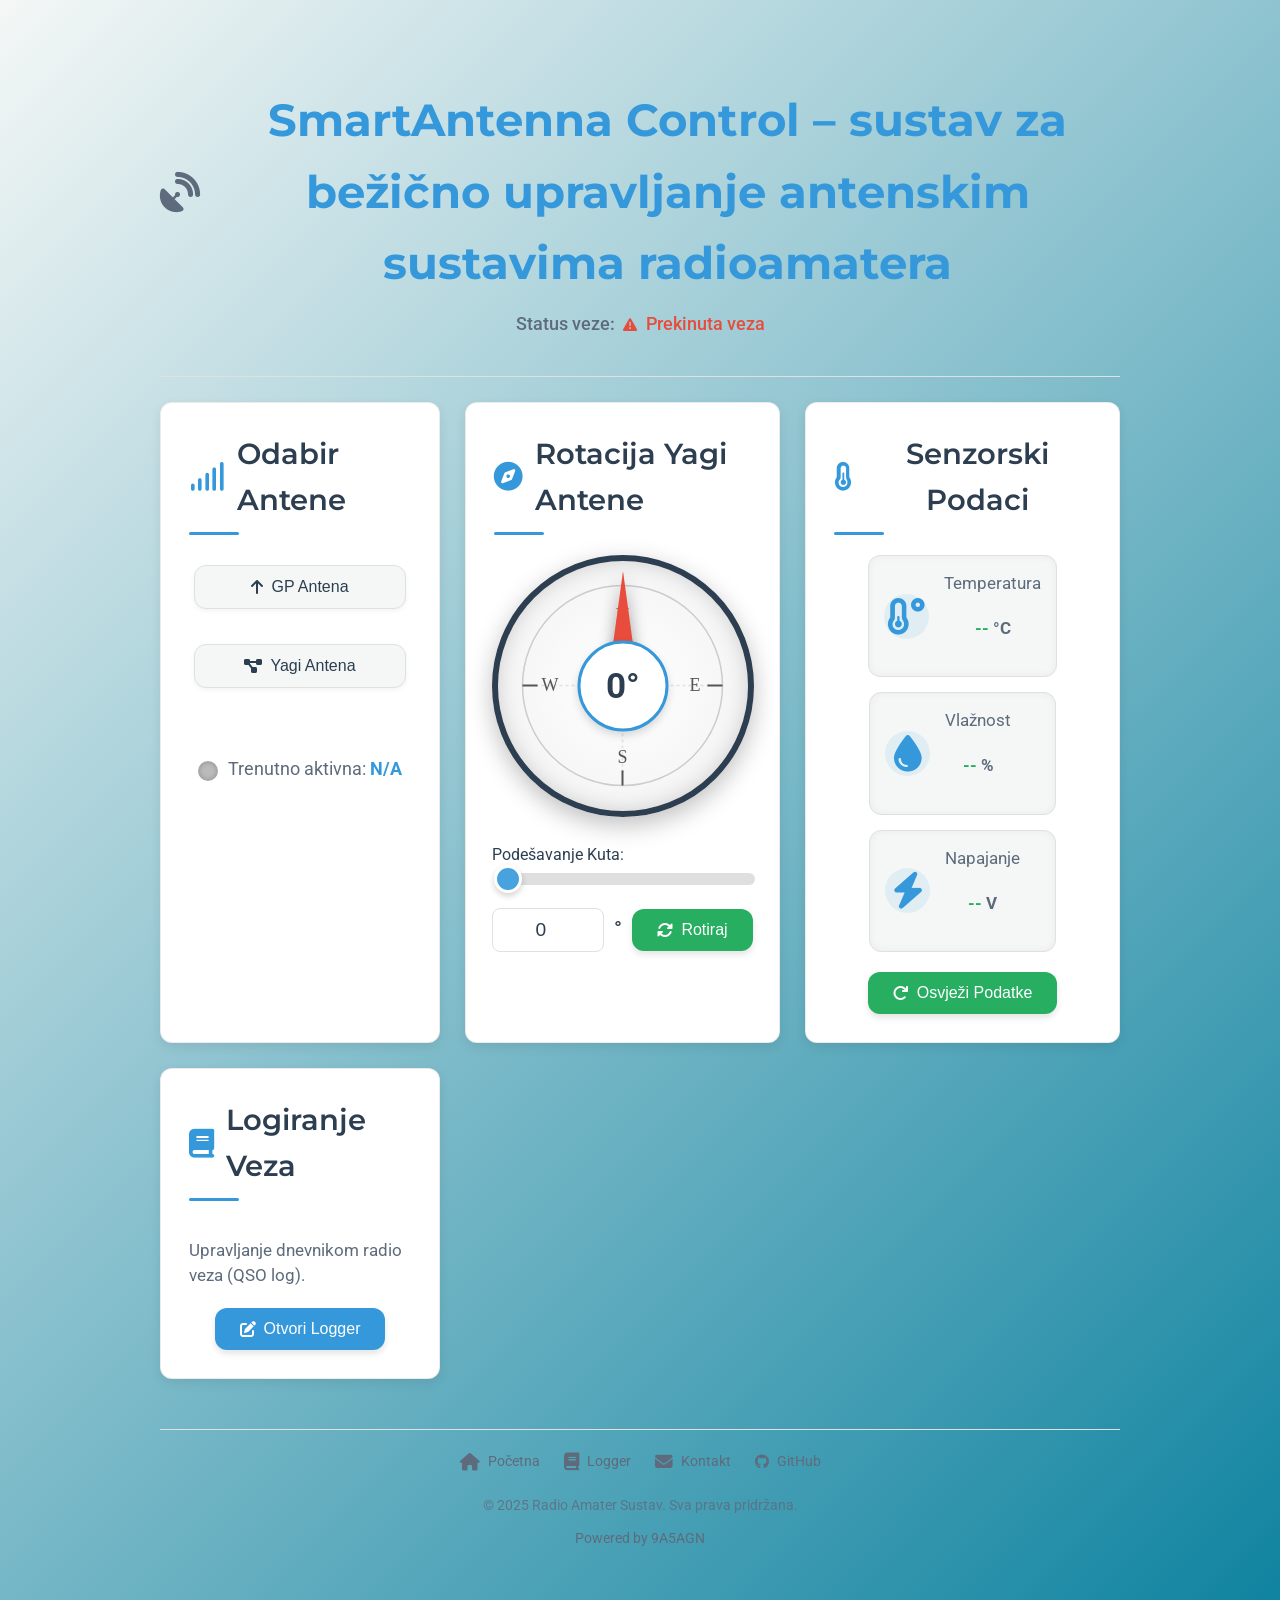
==== data/index.html @ a636facb "Initial commit - SmartAntenna Control" ====
<!DOCTYPE html>
<html lang="hr">
<head>
    <meta charset="UTF-8">
    <title>SmartAntenna Control – sustav za bežično upravljanje antenskim sustavima radioamatera</title>
    <meta name="viewport" content="width=device-width, initial-scale=1">
    <meta name="description" content="Kontrolno sučelje za antenski sustav s koračnim motorom i logiranjem veza.">
    
    <link rel="stylesheet" href="https://fonts.googleapis.com/css2?family=Roboto:wght@300;400;500;700&family=Montserrat:wght@600&display=swap">
    <link rel="stylesheet" href="https://cdnjs.cloudflare.com/ajax/libs/font-awesome/6.4.0/css/all.min.css">

    <link rel="stylesheet" href="common.css"> 
    <link rel="stylesheet" href="index.css"> 
    <link rel="icon" href="favicon.ico" type="image/x-icon">
</head>
<body>
    <div class="container">
        <header>
            <h1><i class="fas fa-satellite-dish"></i> SmartAntenna Control – sustav za bežično upravljanje antenskim sustavima radioamatera</h1>
            <p class="current-time">Status veze: <span id="connectionStatus" class="status-connecting"><i class="fas fa-circle-notch fa-spin"></i> Povezivanje...</span></p>
        </header>

        <main>
            <section class="card" aria-labelledby="antennaControlHeading">
                <h2 id="antennaControlHeading"><i class="fas fa-signal"></i> Odabir Antene</h2>
                <div class="antenna-selector">
                    <button class="button btn-antenna" id="gpBtn" onclick="setAntenna('GP')">
                        <i class="fas fa-arrow-up"></i> GP Antena
                    </button>
                    <button class="button btn-antenna" id="yagiBtn" onclick="setAntenna('Yagi')">
                        <i class="fas fa-project-diagram"></i> Yagi Antena
                    </button>
                </div>
                <div class="status-indicator">
                    <div class="led" id="antennaLed"></div>
                    <p>Trenutno aktivna: <span id="antennaStatus" class="highlight-text">N/A</span></p>
                </div>
            </section>

            <section class="card" aria-labelledby="rotationControlHeading">
                <h2 id="rotationControlHeading"><i class="fas fa-compass"></i> Rotacija Yagi Antene</h2>
                <div class="compass-container">
                    <div class="compass" aria-hidden="true">
                        <div class="compass-rose"></div> 
                        <div class="compass-arrow" id="compassArrow" style="transform: rotate(0deg);"></div>
                        <div class="compass-degree" id="compassDegree">0°</div>
                    </div>
                    <div class="compass-controls">
                        <label for="angleSlider">Podešavanje Kuta:</label>
                        <input type="range" min="0" max="359" value="0" class="slider" id="angleSlider" 
                               oninput="updateAngleDisplay(this.value)"
                               onmouseup="setAngle(this.value)" 
                               ontouchend="setAngle(this.value)"
                               aria-valuemin="0" aria-valuemax="359" aria-valuenow="0">
                        <div class="angle-input">
                            <input type="number" id="angleInput" min="0" max="359" value="0">
                            <span>°</span>
                            <button id="rotateBtn" class="button secondary" onclick="sendAngleFromInput()">
                                <i class="fas fa-sync-alt"></i> Rotiraj
                            </button>
                        </div>
                    </div>
                </div>
                
                <!-- <button class="button tertiary" onclick="calibrateServo()" title="Postavlja trenutnu fizičku poziciju kao 0° (Sjever)">
                    <span class="icon">📍</span> Postavi trenutno kao 0° (Sjever)
                </button> -->
            </section>

            <section class="card sensor-data" aria-labelledby="sensorDataHeading">
                <h2 id="sensorDataHeading"><i class="fas fa-thermometer-half"></i> Senzorski Podaci</h2>
                <div class="sensor-grid">
                    <div class="sensor-item">
                        <span class="sensor-icon"><i class="fas fa-temperature-low"></i></span>
                        <div>
                            <p class="sensor-label">Temperatura</p>
                            <p class="sensor-value"><span id="temperature">--</span> °C</p>
                        </div>
                    </div>
                    <div class="sensor-item">
                        <span class="sensor-icon"><i class="fas fa-tint"></i></span>
                        <div>
                            <p class="sensor-label">Vlažnost</p>
                            <p class="sensor-value"><span id="humidity">--</span> %</p>
                        </div>
                    </div>
                    <div class="sensor-item">
                        <span class="sensor-icon"><i class="fas fa-bolt"></i></span>
                        <div>
                            <p class="sensor-label">Napajanje</p>
                            <p class="sensor-value"><span id="voltage">--</span> V</p>
                        </div>
                    </div>
                </div>
                <button class="button secondary" onclick="getSensorReadings()">
                    <i class="fas fa-redo"></i> Osvježi Podatke
                </button>
            </section>
            
            <section class="card" aria-labelledby="loggerHeading">
                <h2 id="loggerHeading"><i class="fas fa-book"></i> Logiranje Veza</h2>
                <p>Upravljanje dnevnikom radio veza (QSO log).</p>
                <button class="button primary" onclick="location.href='logger.html'">
                    <i class="fas fa-edit"></i> Otvori Logger
                </button>
            </section>
        </main>

        <footer>
            <div class="footer-content">
                <div class="footer-links">
                    <a href="index.html"><i class="fas fa-home"></i> Početna</a>
                    <a href="logger.html"><i class="fas fa-book"></i> Logger</a>
                    <a href="mailto:supljikamarin1@gmail.com"><i class="fas fa-envelope"></i> Kontakt</a>
                    <a href="https://github.com/MaNir007" target="_blank"><i class="fab fa-github"></i> GitHub</a>
                </div>
                <p class="copyright">&copy; 2025 Radio Amater Sustav. Sva prava pridržana.</p>
                <p>Powered by <a href="http://marinsupljika.from.hr/" target="_blank">9A5AGN</a></p>
            </div>
        </footer>
    </div>

    <script src="common.js"></script>
    <script src="index.js"></script>
</body>
</html>
---- data/common.css ----
/* common.css - Globalni stilovi i varijable za cijelu aplikaciju */

/* Uvoz Google Fonts */
@import url('https://fonts.googleapis.com/css2?family=Montserrat:wght@600;700&family=Roboto:wght@300;400;500;700&display=swap');

/* Osnovne varijable za boje i razmake */
:root {
    --primary-color: #3498db; /* Svijetlo plava */
    --primary-color-rgb: 52, 152, 219; /* RGB za primarnu boju (za rgba sjene) */
    --secondary-color: #27ae60; /* Tamno zelena (prethodno je bila #422ecc - plava, promijenjeno da se slaže s common.css logikom) */
    --tertiary-color: #e74c3c; /* Crvena (upozorenje/greška) */
    --tertiary-color-rgb: 231, 76, 60; /* RGB za tercijarnu boju */
    --warning-color: #f39c12; /* Narančasta (upozorenje/povezivanje) */
    --background-light: #f4f7f6; /* Vrlo svijetla pozadina */
    --background-dark: #0f83a0; /* Nešto tamnija pozadina */
    --card-background: #ffffff; /* Bijela pozadina kartica */
    --text-color-dark: #2c3e50; /* Tamno siva za glavni tekst */
    --text-color-light: #5e6b7c; /* Svijetlija siva za sporedni tekst */
    --border-color: #e0e0e0; /* Svijetlo siva za obrube */
    --shadow-light: 0 4px 12px rgba(0, 0, 0, 0.08); /* Lagana sjena */
    --shadow-hover: 0 8px 20px rgba(0, 0, 0, 0.15); /* Jača sjena za hover */
    --border-radius: 12px; /* Zaobljeni kutovi */
    --border-radius-small: 8px; /* Manji zaobljeni kutovi */
    --input-focus-border: var(--primary-color); /* Boja obruba inputa pri fokusu */

    /* Dodatne varijable za poruke */
    --success-color: #28a745;
    --success-color-light: #d4edda;
    --success-color-dark: #155724;
    --error-color: #dc3545;
    --error-color-light: #f8d7da;
    --error-color-dark: #721c24;
    --info-color: #17a2b8;
    --info-color-light: #d1ecf1;
    --info-color-dark: #0c5460;
    --warning-color-light: #fff3cd;
    --warning-color-dark: #856404;

    /* RGB vrijednosti za sjene (ako se koriste u rgba) */
    --secondary-color-rgb: 39, 174, 96; /* RGB za secondary-color (zelena) */
}

/* Globalna stilizacija */
body {
    font-family: 'Roboto', sans-serif;
    margin: 0;
    padding: 0;
    background: linear-gradient(135deg, var(--background-light), var(--background-dark));
    color: var(--text-color-dark);
    line-height: 1.6;
    display: flex;
    justify-content: center;
    align-items: flex-start; /* Poravnaj na vrh */
    min-height: 100vh;
    box-sizing: border-box; /* Padding i border uključeni u veličinu */
    -webkit-font-smoothing: antialiased; /* Bolji prikaz fonta */
    -moz-osx-font-smoothing: grayscale;
}

/* Kontejner za cijelu stranicu */
.container {
    width: 100%;
    max-width: 960px;
    margin: 30px auto;
    padding: 25px;
    background-color: transparent; /* Pozadina kontejnera je transparentna da se vidi body gradient */
    border-radius: var(--border-radius);
    display: flex;
    flex-direction: column;
    gap: 25px; /* Razmak između sekcija */
}

/* Header stilizacija */
header {
    text-align: center;
    padding-bottom: 20px;
    border-bottom: 1px solid var(--border-color);
}

header h1 {
    font-family: 'Montserrat', sans-serif;
    font-size: 2.8em;
    color: var(--primary-color);
    margin-bottom: 10px;
    display: flex;
    align-items: center;
    justify-content: center;
    gap: 15px;
    font-weight: 700;
}

header h1 .fas {
    font-size: 0.9em;
    color: var(--text-color-light);
}

.current-time, .current-location {
    font-size: 1.1em;
    color: var(--text-color-light);
    font-weight: 500;
    margin-top: 5px;
    display: flex;
    align-items: center;
    justify-content: center;
    gap: 8px;
}

.current-time .icon, .current-location .icon {
    font-size: 0.9em;
    color: var(--primary-color);
}

/* Status veze LED */
.connection-status-wrapper {
    margin-top: 15px;
    font-weight: 500;
    display: flex;
    align-items: center;
    justify-content: center;
    gap: 8px;
    font-size: 1em;
}
/* Promijenjeno na općenitije klase za status indikaciju */
.status-connected { color: var(--secondary-color); }
.status-disconnected { color: var(--tertiary-color); }
.status-connecting { color: var(--warning-color); } /* Narančasta */

.status-connected .fas, .status-disconnected .fas, .status-connecting .fas {
    margin-right: 5px;
    font-size: 0.8em;
}

/* Kartice - vizualni odjeljci */
.card {
    background-color: var(--card-background);
    border-radius: var(--border-radius);
    box-shadow: var(--shadow-light);
    padding: 28px;
    display: flex;
    flex-direction: column;
    transition: all 0.3s ease;
    border: 1px solid rgba(0, 0, 0, 0.08);
    position: relative;
    overflow: hidden;
}

.card:hover {
    transform: translateY(-5px);
    box-shadow: var(--shadow-hover);
    border-color: rgba(var(--primary-color-rgb), 0.2);
}

.card::after {
    content: '';
    position: absolute;
    top: 0;
    left: 0;
    width: 100%;
    height: 4px;
    background: linear-gradient(90deg, var(--primary-color), var(--secondary-color));
    opacity: 0;
    transition: opacity 0.3s ease;
}

.card:hover::after {
    opacity: 1;
}

.card h2 {
    font-family: 'Montserrat', sans-serif;
    font-size: 1.8em;
    color: var(--text-color-dark);
    margin: 0 0 20px 0;
    display: flex;
    align-items: center;
    gap: 12px;
    font-weight: 600;
    padding-bottom: 12px;
    position: relative;
}

.card h2::after {
    content: '';
    position: absolute;
    bottom: 0;
    left: 0;
    width: 50px;
    height: 3px;
    background: var(--primary-color);
    border-radius: 3px;
    transition: width 0.3s ease;
}

.card:hover h2::after {
    width: 80px;
}

.card h2 .fas {
    color: var(--primary-color);
    transition: transform 0.3s ease;
}

.card:hover h2 .fas {
    transform: scale(1.1);
}

.highlight-text {
    font-weight: 700;
    color: var(--primary-color);
    position: relative;
    display: inline-block;
}

.highlight-text::after {
    content: '';
    position: absolute;
    bottom: -2px;
    left: 0;
    width: 100%;
    height: 2px;
    background: currentColor;
    transform: scaleX(0);
    transform-origin: right;
    transition: transform 0.3s ease;
}

.highlight-text:hover::after {
    transform: scaleX(1);
    transform-origin: left;
}

/* Gumbi - osnovni stil */
.button {
    border: none;
    color: white;
    background-color: aqua;
    padding: 12px 25px;
    text-align: center;
    text-decoration: none;
    display: inline-flex;
    align-items: center;
    justify-content: center;
    gap: 8px;
    font-size: 1em;
    margin: 10px 5px;
    cursor: pointer;
    border-radius: var(--border-radius);
    transition: background-color 0.3s ease, transform 0.2s ease, box-shadow 0.3s ease;
    box-shadow: 0 4px 6px rgba(0, 0, 0, 0.1);
    font-weight: 500;
}

.button:active {
    transform: translateY(1px);
    box-shadow: 0 2px 4px rgba(0, 0, 0, 0.15);
}

.button .icon {
    font-size: 1.2em; /* Povećaj veličinu ikone */
}

/* Varijante gumba */
.button.primary {
    background-color: var(--primary-color);
}
.button.primary:hover {
    background-color: #2980b9;
}

.button.secondary {
    background-color: var(--secondary-color);
}
.button.secondary:hover {
    background-color: #219955; /* Tamnija zelena */
}

.button.tertiary {
    background-color: var(--tertiary-color);
}
.button.tertiary:hover {
    background-color: #c0392b; /* Tamnija crvena */
}

.button.warning {
    background-color: var(--warning-color);
}
.button.warning:hover {
    background-color: #e67e22;
}

/* Footer stilizacija */
footer {
    color: var(--text-color-light); /* Tekst u footeru svjetlije sive */
    text-align: center;
    padding-top: 20px;
    border-top: 1px solid var(--border-color);
    margin-top: 25px;
    font-size: 0.9em;
}

footer p {
    margin: 5px 0;
}

footer a {
    color: var(--text-color-light); /* Linkovi u footeru primarne boje */
    text-decoration: none;
    transition: color 0.3s ease;
}

footer a:hover {
    color: var(--primary-color); /* Hover boja za linkove */
    text-decoration: underline;
}

.footer-content {
    max-width: 1200px;
    margin: 0 auto;
    display: flex;
    flex-direction: column;
    align-items: center;
}

.footer-links {
    display: flex;
    gap: 1.5rem;
    margin-bottom: 1rem;
    flex-wrap: wrap;
    justify-content: center;
}

.footer-links a {
    display: flex;
    align-items: center;
    gap: 0.5rem;
    color: var(--text-color-light); /* Boja linkova */
}

.footer-links a:hover {
    color: var(--primary-color); /* Hover boja linkova */
}

.footer-links .fas {
    font-size: 1.1rem;
}

.copyright {
    opacity: 0.8;
}

/* Dodaj ovo negdje u svoj CSS file, npr. common.css ili index.css */
.geo-status {
    display: flex;
    align-items: center;
    gap: 8px; /* Razmak između LED-a i teksta */
    margin-top: 5px; /* Mali razmak od gornjih vrijednosti */
    font-size: 0.9em;
}

/* Ostatak .led stilova bi već trebao postojati, ali provjeri ih */
.led {
    width: 12px;
    height: 12px;
    border-radius: 50%;
    background-color: var(--color-gray); /* Default boja */
    display: inline-block;
    flex-shrink: 0; /* Ne smanjuje se */
}

.led.green { background-color: var(--color-success); } /* Zelena */
.led.red { background-color: var(--color-error); }     /* Crvena */
.led.yellow { background-color: var(--color-warning); } /* Žuta */

/* --- Global Responsive Adjustments --- */
@media (max-width: 992px) {
    .container {
        padding: 20px;
        gap: 20px;
    }
    header h1 {
        font-size: 2.5em;
        gap: 12px;
    }
    .card {
        padding: 20px 25px;
    }
    .card h2 {
        font-size: 1.6em;
    }
    .button {
        padding: 10px 20px;
        font-size: 0.9em;
        gap: 6px;
    }
}

@media (max-width: 768px) {
    .container {
        margin: 20px auto;
        padding: 15px;
        gap: 15px;
    }
    header h1 {
        font-size: 2.2em;
        gap: 10px;
    }
    .card {
        padding: 20px;
    }
    .card h2 {
        font-size: 1.5rem;
        gap: 8px;
    }
    .button {
        flex: 100%;
        margin: 5px 0;
    }
    .footer-links {
        gap: 1rem;
        margin-bottom: 0.75rem;
    }
    footer {
        padding: 1.5rem 1rem;
    }
}

@media (max-width: 480px) {
    .container {
        margin: 10px auto;
        padding: 10px;
        gap: 10px;
    }
    header h1 {
        font-size: 1.8em;
        flex-direction: column;
        gap: 5px;
    }
    header h1 .fas {
        font-size: 1em;
    }
    .current-time, .current-location {
        font-size: 0.9em;
    }
    .card {
        padding: 15px;
    }
    .card h2 {
        font-size: 1.4em;
    }
    .button {
        padding: 10px 15px;
        font-size: 0.85em;
    }
}
---- data/index.css ----
/* index.css - Stilovi specifični za index.html, nadograđuju common.css */

/* Važno: index.html treba linkati common.css PRIJE index.css */

/* --- Glavni sadržaj - Grid raspored --- */
/* Redefiniramo 'main' da koristi grid i postavlja elemente */
main {
    display: grid;
    /* Definiramo tri stupca: lijevi fiksne širine, srednji i desni fleksibilni */
    grid-template-columns: 280px 1fr 1fr;
    grid-template-rows: auto auto; /* Dva retka: za gornji sadržaj i logger link */
    gap: 25px; /* Razmak između grid elemenata */
    align-items: stretch; /* Promijenjeno iz 'start' u 'stretch' da kartice budu iste visine */
}

/* Postavljanje pojedinih kartica u grid */
.antenna-selector-card {
    grid-column: 1 / 2; /* Prva kartica ide u prvi stupac */
    grid-row: 1 / 2; /* U prvi red */
    min-width: 280px; /* Osiguraj minimalnu širinu za karticu odabira antene */
    display: flex; /* Koristi flexbox unutar kartice za gumbe */
    flex-direction: column;
    justify-content: space-between; /* Razmak između gumba i statusa */
}

.compass-card {
    grid-column: 2 / 3; /* Druga kartica (kompas) ide u drugi stupac */
    grid-row: 1 / 2; /* U prvi red */
    display: flex;
    flex-direction: column;
    align-items: center;
    justify-content: center;
    text-align: center;
}

.sensor-data-card {
    grid-column: 3 / 4; /* Treća kartica (senzori) ide u treći stupac */
    grid-row: 1 / 2; /* U prvi red */
    display: flex;
    flex-direction: column;
    align-items: center;
    justify-content: center;
    text-align: center;
}

.logger-link-card {
    grid-column: 1 / 2; /* Link na logger ide ispod odabira antene, u prvi stupac */
    grid-row: 2 / 3; /* U drugi red */
    display: flex;
    flex-direction: column;
    align-items: center;
    justify-content: center;
    text-align: center;
}


/* --- Antenna Selector Section --- */
.antenna-selector {
    display: flex;
    gap: 15px;
    margin-bottom: 25px;
    justify-content: center;
    flex-wrap: wrap; /* Omogući prelamanje gumba na manjim ekranima */
}

.antenna-selector .btn-antenna {
    flex: 1 1 auto; /* Omogući da se gumbi rastežu */
    min-width: 140px; /* Minimalna širina za svaki gumb */
    background-color: var(--background-light); /* Svjetla pozadina za neaktivne gumbe */
    color: var(--text-color-dark);
    border: 1px solid var(--border-color);
    box-shadow: 0 2px 5px rgba(0, 0, 0, 0.05);
}

.antenna-selector .btn-antenna:hover {
    background-color: #e9ecef; /* Malo tamnija pozadina na hover */
    border-color: var(--primary-color);
}

.antenna-selector .btn-antenna.active {
    background-color: var(--primary-color);
    color: white;
    box-shadow: 0 4px 8px rgba(var(--primary-color-rgb), 0.3);
    border-color: var(--primary-color);
    transform: translateY(-2px); /* Mali pomak za aktivni gumb */
}

.antenna-selector .btn-antenna.active:hover {
    background-color: #2980b9; /* Tamnija primarna na hover */
}

.status-indicator {
    display: flex;
    align-items: center;
    gap: 10px;
    font-size: 1.1em;
    color: var(--text-color-dark);
    margin-top: 15px;
    justify-content: center; /* Centriraj status */
}

/* Osnovno stanje LED-ice (siva) */
.status-indicator .led {
    width: 18px;
    height: 18px;
    border-radius: 50%;
    background-color: #bbb; /* Siva dok ne dobije status */
    border: 1px solid rgba(0, 0, 0, 0.1);
    box-shadow: inset 0 0 5px rgba(0, 0, 0, 0.2);
    transition: all 0.3s ease;
}

/* Stanje za GP Antenu - CRVENA */
.status-indicator .led.gp-active {
    background-color: #e74c3c; /* Crvena (var(--tertiary-color)) */
    box-shadow: 0 0 12px #e74c3c, inset 0 0 5px rgba(0, 0, 0, 0.2);
}

/* Stanje za Yagi Antenu - ZELENA */
.status-indicator .led.yagi-active {
    background-color: #2ecc71; /* Zelena (var(--secondary-color)) */
    box-shadow: 0 0 12px #2ecc71, inset 0 0 5px rgba(0, 0, 0, 0.2);
}

/* --- Compass and Rotation Control Section (IDENTICAL TO style.css) --- */
/* Maknuli smo max-width: 300px iz .compass-container kako bi se moglo rastegnuti u flexboxu */
.compass-container {
    display: flex;
    flex-direction: column;
    align-items: center;
    width: 100%; /* Sada neka zauzima cijelu širinu svog grid stupca */
    margin: 0; /* Uklanjamo auto marginu jer grid to rješava */
}

.compass {
    position: relative;
    width: 250px; /* Veći kompas */
    height: 250px;
    border-radius: 50%;
    background: radial-gradient(circle at 50% 50%, #ffffff, #f0f0f0);
    border: 6px solid var(--text-color-dark); /* Deblji obrub */
    box-shadow: inset 0 0 20px rgba(0, 0, 0, 0.15), 0 8px 25px rgba(0, 0, 0, 0.25); /* Jače sjene */
    display: flex;
    justify-content: center;
    align-items: center;
    margin-bottom: 25px;
    overflow: hidden; /* Osiguraj da strelica ostaje unutar kruga */
}

/* Kompas ruža vjetrova - koristi pozadinsku sliku za bolji izgled */
.compass-rose {
    position: absolute;
    width: 90%; /* Manja od kruga da se vidi obrub */
    height: 90%;
    border-radius: 50%;
    background-image: url('data:image/svg+xml;utf8,<svg xmlns="http://www.w3.org/2000/svg" width="225" height="225" viewBox="0 0 225 225"><circle cx="112.5" cy="112.5" r="100" fill="none" stroke="%23ccc" stroke-width="1.5"/><line x1="112.5" y1="12.5" x2="112.5" y2="27.5" stroke="%23555" stroke-width="2"/><text x="112.5" y="47.5" text-anchor="middle" font-size="18" fill="%23e74c3c" font-weight="bold">N</text><line x1="112.5" y1="212.5" x2="112.5" y2="197.5" stroke="%23555" stroke-width="2"/><text x="112.5" y="190" text-anchor="middle" font-size="18" fill="%23555">S</text><line x1="12.5" y1="112.5" x2="27.5" y2="112.5" stroke="%23555" stroke-width="2"/><text x="40" y="117.5" text-anchor="middle" font-size="18" fill="%23555">W</text><line x1="212.5" y1="112.5" x2="197.5" y2="112.5" stroke="%23555" stroke-width="2"/><text x="185" y="117.5" text-anchor="middle" font-size="18" fill="%23555">E</text><circle cx="112.5" cy="112.5" r="5" fill="%237f8c8d"/><line x1="112.5" y1="112.5" x2="112.5" y2="25" stroke="rgba(0,0,0,0.1)" stroke-width="1.5" stroke-dasharray="3,3"/><line x1="112.5" y1="112.5" x2="200" y2="112.5" stroke="rgba(0,0,0,0.1)" stroke-width="1.5" stroke-dasharray="3,3"/><line x1="112.5" y1="112.5" x2="25" y2="112.5" stroke="rgba(0,0,0,0.1)" stroke-width="1.5" stroke-dasharray="3,3"/><line x1="112.5" y1="112.5" x2="112.5" y2="200" stroke="rgba(0,0,0,0.1)" stroke-width="1.5" stroke-dasharray="3,3"/></svg>');
    background-repeat: no-repeat;
    background-position: center center;
    background-size: contain;
    z-index: 1; /* Ispod strelice i prikaza kuta */
}

.compass-arrow {
    position: absolute;
    width: 0;
    height: 0;
    border-left: 15px solid transparent; /* Šira strelica */
    border-right: 15px solid transparent;
    border-bottom: 110px solid var(--tertiary-color); /* Crvena strelica */
    top: 10px; /* Podesi poziciju da stane unutar kruga */
    transform-origin: bottom center;
    transition: transform 0.3s ease-out;
    filter: drop-shadow(0 6px 8px rgba(0, 0, 0, 0.4)); /* Jača sjena */
    z-index: 5;
}

.compass-degree {
    position: absolute;
    top: 50%;
    left: 50%;
    transform: translate(-50%, -50%);
    font-size: 2.2em; /* Veći font */
    font-weight: 700;
    color: var(--text-color-dark);
    background-color: var(--card-background);
    border-radius: 50%;
    width: 85px; /* Veći krug */
    height: 85px;
    display: flex;
    justify-content: center;
    align-items: center;
    box-shadow: 0 4px 8px rgba(0,0,0,0.15); /* Jača sjena */
    z-index: 10; /* Osiguraj da je iznad strelice */
    border: 3px solid var(--primary-color); /* Dodaj obrub */
}

/* Kontrola rotacije (iz originalnog style.css) */
.control-group {
    width: 100%;
    margin-bottom: 20px;
}

.control-group label {
    display: block;
    margin-bottom: 10px;
    font-weight: 500;
    color: var(--text-color-light);
    font-size: 1.1em;
}

.slider {
    /* Za WebKit (Chrome, Safari) */
    -webkit-appearance: none;
    /* Standardna CSS svojstva */
    appearance: none;
    width: 100%;
    height: 12px; /* Malo deblji slider */
    background: #dcdcdc;
    outline: none;
    border-radius: 6px; /* Zaobljeni rubovi slidera */
    opacity: 0.9;
    transition: opacity .2s ease-in-out;
}

.slider:hover {
    opacity: 1;
}

.slider::-webkit-slider-thumb {
    -webkit-appearance: none;
    appearance: none;
    width: 28px; /* Malo veći thumb */
    height: 28px;
    border-radius: 50%;
    background: var(--primary-color);
    cursor: grab;
    box-shadow: 0 3px 6px rgba(0, 0, 0, 0.2); /* Jača sjena thumba */
    transition: background-color 0.2s ease, transform 0.2s ease;
    border: 3px solid var(--card-background); /* Bijeli obrub thumba */
}

.slider::-webkit-slider-thumb:active {
    background-color: #2980b9;
    transform: scale(1.1);
    cursor: grabbing;
}

.slider::-moz-range-thumb {
    width: 28px;
    height: 28px;
    border-radius: 50%;
    background: var(--primary-color);
    cursor: grab;
    box-shadow: 0 3px 6px rgba(0, 0, 0, 0.2);
    transition: background-color 0.2s ease, transform 0.2s ease;
    border: 3px solid var(--card-background);
}

.slider::-moz-range-thumb:active {
    background-color: #2980b9;
    transform: scale(1.1);
    cursor: grabbing;
}

.angle-input {
    display: flex;
    align-items: center;
    justify-content: center;
    gap: 10px;
    margin-top: 15px;
}

.angle-input input[type="number"] {
    width: 90px; /* Malo širi input */
    padding: 10px;
    border: 1px solid var(--border-color);
    border-radius: 8px; /* Više zaobljeni */
    text-align: center;
    font-size: 1.2em; /* Veći font */
    color: var(--text-color-dark);
    transition: border-color 0.3s ease, box-shadow 0.3s ease;
}

.angle-input input[type="number"]:focus {
    border-color: var(--input-focus-border);
    box-shadow: 0 0 0 4px rgba(52, 152, 219, 0.3); /* Jača sjena fokusa */
    outline: none;
}

.angle-input span {
    font-size: 1.3em; /* Veći font */
    font-weight: 500;
    color: var(--text-color-dark);
}

#rotateBtn {
    margin: 0; /* Ukloni marginu ako je iz common.css primijenjena */
}


/* --- Sensor Data Section --- */
.sensor-data {
    text-align: center;
}

.sensor-grid {
    display: grid;
    /* Prilagođavamo na dva stupca za veće ekrane, a na 1 za manje */
    grid-template-columns: repeat(auto-fit, minmax(140px, 1fr));
    gap: 15px;
    margin-bottom: 20px;
    justify-items: center;
}

.sensor-item {
    display: flex;
    align-items: center;
    gap: 15px;
    padding: 15px;
    border: 1px solid var(--border-color);
    border-radius: var(--border-radius);
    background-color: var(--background-light);
    box-shadow: inset 0 0 8px rgba(0, 0, 0, 0.05);
    min-width: 155px;
}

.sensor-icon {
    font-size: 2.3em;
    color: var(--primary-color);
    flex-shrink: 0;
    width: 45px;
    height: 45px;
    display: flex;
    align-items: center;
    justify-content: center;
    border-radius: 50%;
    background-color: rgba(var(--primary-color-rgb), 0.1);
}

.sensor-label {
    font-size: 0.9em;
    color: var(--text-color-light);
    margin: 0;
    font-weight: 400;
}

.sensor-value {
    font-size: 1.6em;
    font-weight: 700;
    color: var(--text-color-dark);
    margin: 0;
    line-height: 1.2;
}

.sensor-value span {
    color: var(--secondary-color);
}

.sensor-data .button.secondary {
    margin: 0 auto;
    display: flex;
}

/* --- Logger Link Section --- */
.card p {
    margin-bottom: 20px;
    color: var(--text-color-light);
    font-size: 1.05em;
    line-height: 1.5;
}

.card .button.primary {
    margin: 0 auto;
    display: flex;
}

/* --- Responsive Adjustments for Index Page --- */
@media (max-width: 1024px) { /* Povećan breakpoint */
    main {
        grid-template-columns: 1fr; /* Na manjim ekranima, sve u jedan stupac */
        grid-template-rows: auto; /* Dinamički redovi */
    }

    /* Poništi specifično pozicioniranje i dozvoli normalan flow */
    .antenna-selector-card,
    .compass-card,
    .sensor-data-card,
    .logger-link-card {
        grid-column: auto;
        grid-row: auto;
        min-width: unset; /* Poništi minimalnu širinu */
        width: 100%;
    }

    .antenna-selector-card {
        order: 1; /* Antena prva */
    }
    .compass-card {
        order: 2; /* Kompas drugi */
    }
    .sensor-data-card {
        order: 3; /* Senzori treći */
    }
    .logger-link-card {
        order: 4; /* Logger zadnji */
    }

    /* Compass styles from style.css for 768px (these media queries are nested for clarity) */
    .compass {
        width: 200px; /* Malo manji kompas */
        height: 200px;
    }
    .compass-arrow {
        border-left: 12px solid transparent;
        border-right: 12px solid transparent;
        border-bottom: 90px solid var(--tertiary-color);
        top: 10px;
    }
    .compass-degree {
        font-size: 1.8em;
        width: 70px;
        height: 70px;
    }
    /* Senzorski podaci idu u jedan stupac na 768px */
    .sensor-grid {
        grid-template-columns: 1fr; /* Na manjim ekranima senzori idu jedan ispod drugog */
        gap: 15px;
    }
    .sensor-item {
        flex-direction: row;
        justify-content: flex-start;
    }
    .sensor-icon {
        font-size: 1.8em;
        width: 40px;
        height: 40px;
    }
    .sensor-value {
        font-size: 1.4em;
    }
}

@media (max-width: 480px) {
    /* Compass styles from style.css for 480px */
    .compass {
        width: 160px; /* Još manji kompas */
        height: 160px;
    }
    .compass-arrow {
        border-left: 10px solid transparent;
        border-right: 10px solid transparent;
        border-bottom: 75px solid var(--tertiary-color);
        top: 8px;
    }
    .compass-degree {
        font-size: 1.5em;
        width: 60px;
        height: 60px;
    }
    .angle-input input[type="number"] {
        padding: 8px 10px;
        font-size: 0.9em;
    }
    .angle-input .button {
        padding: 8px 15px;
    }
}
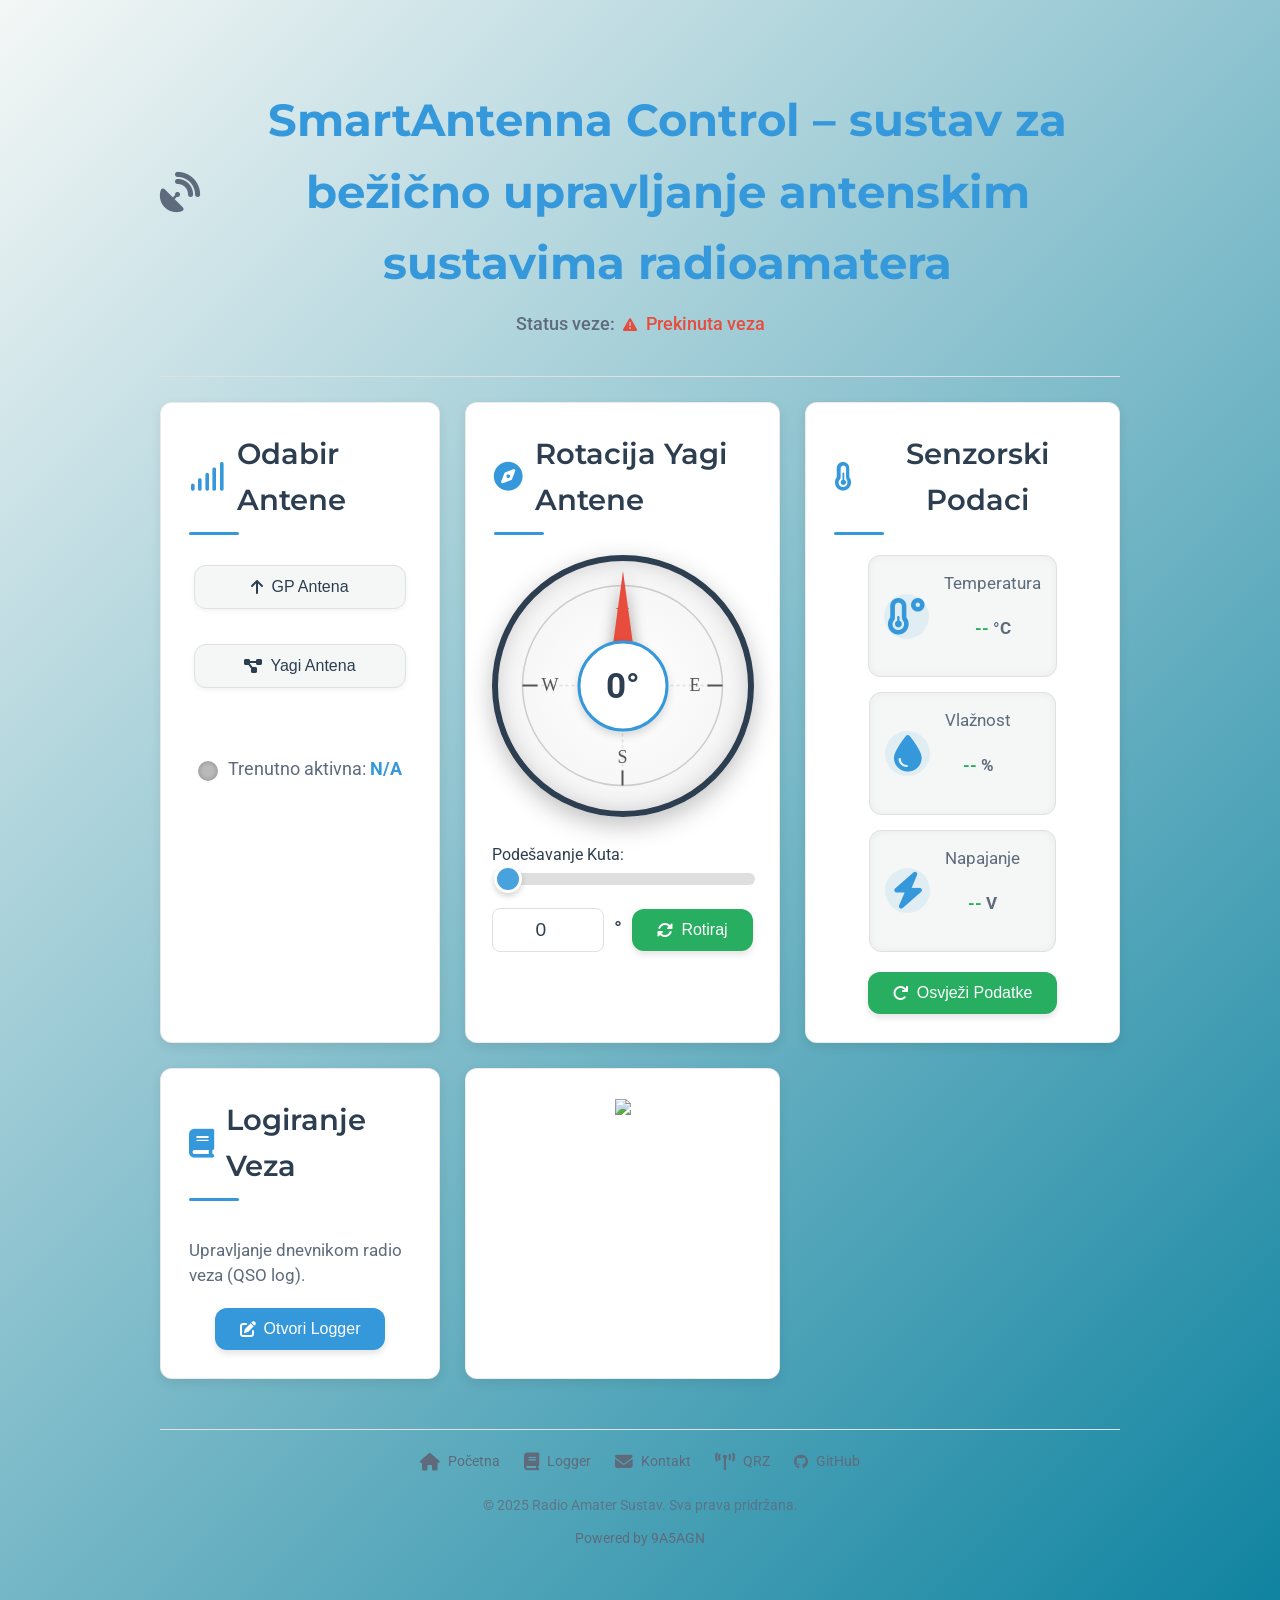
==== commit ebdddd4f: "Dodana QRZ poveznica i dokumentacija" ====
--- a/data/index.html
+++ b/data/index.html
@@ -104,6 +104,13 @@
                     <i class="fas fa-edit"></i> Otvori Logger
                 </button>
             </section>
+
+            <section class="card" aria-labelledby="datag">
+                <center>
+                    <a href="https://www.hamqsl.com/solar.html" title="Solar-Terrestrial Data"><img src="https://www.hamqsl.com/solarn0nbh.php"></a>
+                </center>
+            </section>
+
         </main>
 
         <footer>
@@ -112,6 +119,7 @@
                     <a href="index.html"><i class="fas fa-home"></i> Početna</a>
                     <a href="logger.html"><i class="fas fa-book"></i> Logger</a>
                     <a href="mailto:supljikamarin1@gmail.com"><i class="fas fa-envelope"></i> Kontakt</a>
+                    <a href="https://www.qrz.com/db/9A5AGN" target="_blank"><i class="fas fa-broadcast-tower"></i> QRZ</a>
                     <a href="https://github.com/MaNir007" target="_blank"><i class="fab fa-github"></i> GitHub</a>
                 </div>
                 <p class="copyright">&copy; 2025 Radio Amater Sustav. Sva prava pridržana.</p>
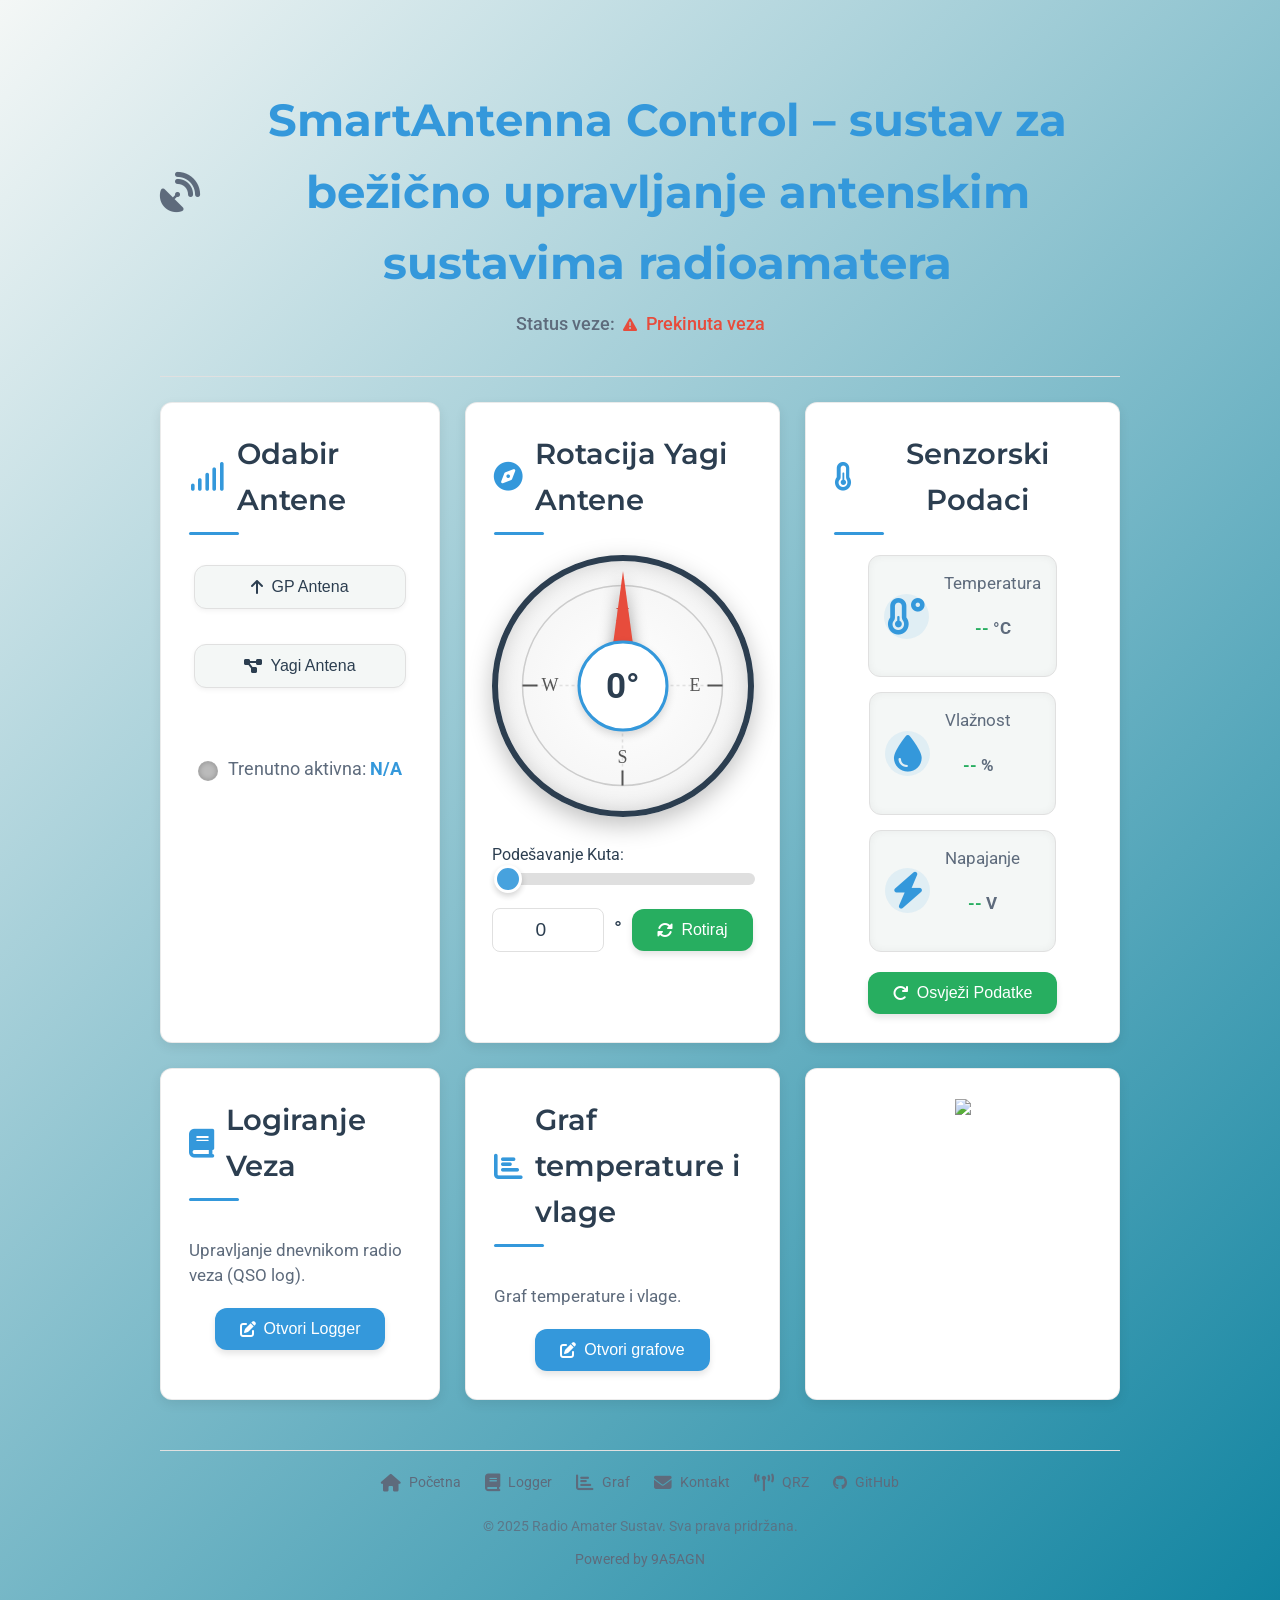
==== commit 06049512: "Popravljeni bug-ovi, manji nedostaci na html dijelu i dodan grafički prikaz temp. i vlage(data_graf." ====
--- a/data/index.html
+++ b/data/index.html
@@ -11,7 +11,7 @@
 
     <link rel="stylesheet" href="common.css"> 
     <link rel="stylesheet" href="index.css"> 
-    <link rel="icon" href="favicon.ico" type="image/x-icon">
+    <link rel="icon" href="icon.png" type="image/png">
 </head>
 <body>
     <div class="container">
@@ -100,8 +100,16 @@
             <section class="card" aria-labelledby="loggerHeading">
                 <h2 id="loggerHeading"><i class="fas fa-book"></i> Logiranje Veza</h2>
                 <p>Upravljanje dnevnikom radio veza (QSO log).</p>
-                <button class="button primary" onclick="location.href='logger.html'">
+                <button class="button primary" onclick="window.open('logger.html', '_blank')">
                     <i class="fas fa-edit"></i> Otvori Logger
+                </button>
+            </section>
+
+            <section class="card" aria-labelledby="data_graf">
+                <h2 id="data_graf"><i class="fas fa-chart-bar"></i> Graf temperature i vlage</h2>
+                <p>Graf temperature i vlage.</p>
+                <button class="button primary" onclick="window.open('data_graf.html', '_blank')">
+                    <i class="fas fa-edit"></i> Otvori grafove
                 </button>
             </section>
 
@@ -118,6 +126,7 @@
                 <div class="footer-links">
                     <a href="index.html"><i class="fas fa-home"></i> Početna</a>
                     <a href="logger.html"><i class="fas fa-book"></i> Logger</a>
+                    <a href="data_graf.html"><i class="fas fa-chart-bar"></i> Graf</a>
                     <a href="mailto:supljikamarin1@gmail.com"><i class="fas fa-envelope"></i> Kontakt</a>
                     <a href="https://www.qrz.com/db/9A5AGN" target="_blank"><i class="fas fa-broadcast-tower"></i> QRZ</a>
                     <a href="https://github.com/MaNir007" target="_blank"><i class="fab fa-github"></i> GitHub</a>
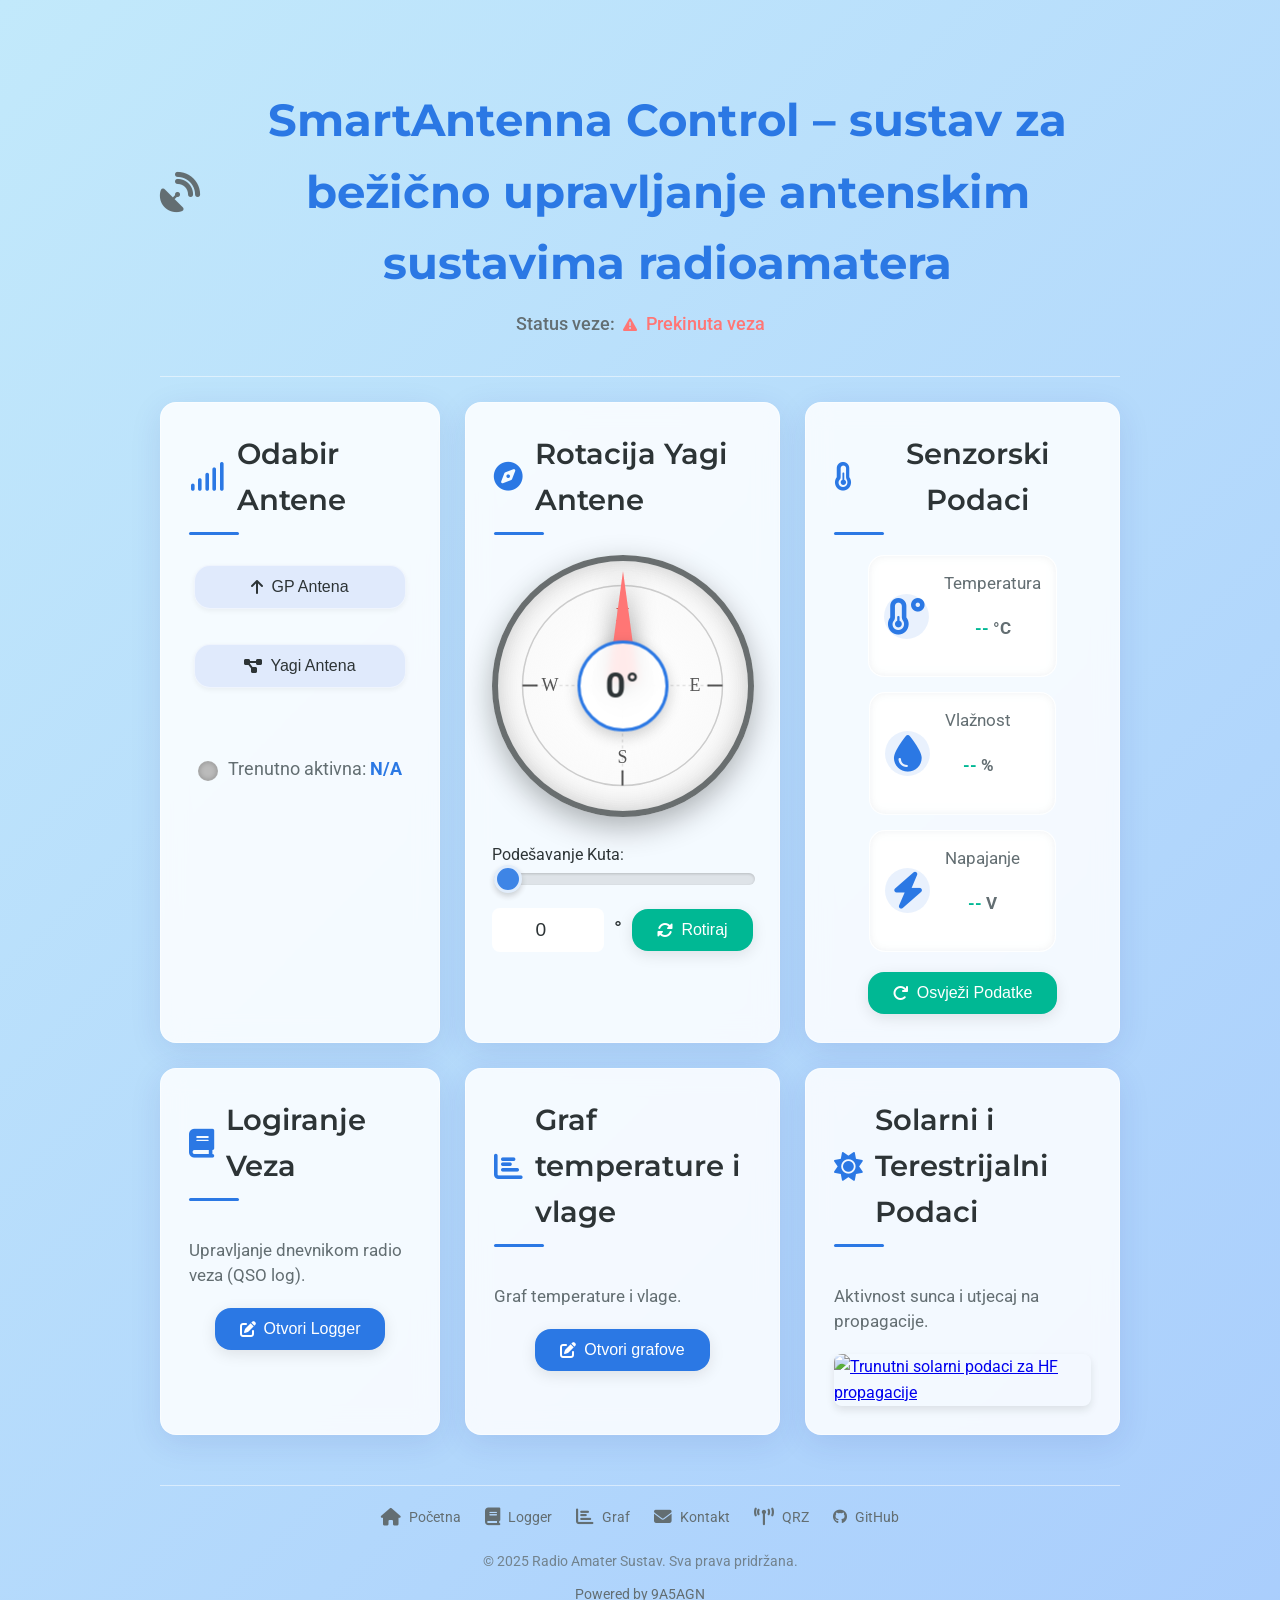
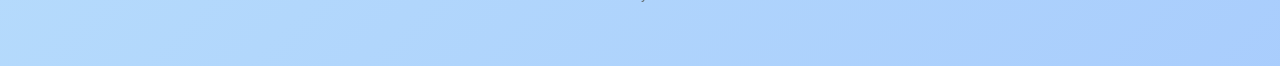
==== commit 941b29ba: "Inicijalni upload koda za Smart Antenna Control" ====
--- a/data/index.html
+++ b/data/index.html
@@ -1,3 +1,9 @@
+<!-- ---------------------------------------------------------------------------
+  index.html - Glavno upravljačko sučelje antenskog sustava
+  ---------------------------------------------------------------------------
+  Središnja stranica aplikacije koja omogućuje odabir antene, rotaciju
+  Yagi antene putem kompasa i pregled trenutnih senzorskih podataka.
+  --------------------------------------------------------------------------- -->
 <!DOCTYPE html>
 <html lang="hr">
 <head>
@@ -61,10 +67,6 @@
                         </div>
                     </div>
                 </div>
-                
-                <!-- <button class="button tertiary" onclick="calibrateServo()" title="Postavlja trenutnu fizičku poziciju kao 0° (Sjever)">
-                    <span class="icon">📍</span> Postavi trenutno kao 0° (Sjever)
-                </button> -->
             </section>
 
             <section class="card sensor-data" aria-labelledby="sensorDataHeading">
@@ -113,10 +115,14 @@
                 </button>
             </section>
 
-            <section class="card" aria-labelledby="datag">
-                <center>
-                    <a href="https://www.hamqsl.com/solar.html" title="Solar-Terrestrial Data"><img src="https://www.hamqsl.com/solarn0nbh.php"></a>
-                </center>
+            <section class="card solar-card" aria-labelledby="solarDataHeading">
+                <h2 id="solarDataHeading"><i class="fas fa-sun"></i> Solarni i Terestrijalni Podaci</h2>
+                <p>Aktivnost sunca i utjecaj na propagacije.</p>
+                <div style="display: flex; justify-content: center; width: 100%;">
+                    <a href="https://www.hamqsl.com/solar.html" title="Solar-Terrestrial Data" target="_blank" rel="noopener noreferrer">
+                        <img src="https://www.hamqsl.com/solarn0nbh.php" alt="Trunutni solarni podaci za HF propagacije" style="max-width: 100%; border-radius: 8px; box-shadow: 0 4px 8px rgba(0,0,0,0.1);">
+                    </a>
+                </div>
             </section>
 
         </main>
--- a/data/common.css
+++ b/data/common.css
@@ -1,29 +1,35 @@
-/* common.css - Globalni stilovi i varijable za cijelu aplikaciju */
-
-/* Uvoz Google Fonts */
+/* --------------------------------------------------------------------------- */
+/* common.css - Globalni stilovi i varijable za cijelu aplikaciju              */
+/* --------------------------------------------------------------------------- */
+/* Sadrži osnovne CSS varijable, resetiranja stilova i globalne klase         */
+/* koje se koriste na svim stranicama web sučelja.                             */
+/* --------------------------------------------------------------------------- */
+
+
 @import url('https://fonts.googleapis.com/css2?family=Montserrat:wght@600;700&family=Roboto:wght@300;400;500;700&display=swap');
 
-/* Osnovne varijable za boje i razmake */
+
 :root {
-    --primary-color: #3498db; /* Svijetlo plava */
-    --primary-color-rgb: 52, 152, 219; /* RGB za primarnu boju (za rgba sjene) */
-    --secondary-color: #27ae60; /* Tamno zelena (prethodno je bila #422ecc - plava, promijenjeno da se slaže s common.css logikom) */
-    --tertiary-color: #e74c3c; /* Crvena (upozorenje/greška) */
-    --tertiary-color-rgb: 231, 76, 60; /* RGB za tercijarnu boju */
-    --warning-color: #f39c12; /* Narančasta (upozorenje/povezivanje) */
-    --background-light: #f4f7f6; /* Vrlo svijetla pozadina */
-    --background-dark: #0f83a0; /* Nešto tamnija pozadina */
-    --card-background: #ffffff; /* Bijela pozadina kartica */
-    --text-color-dark: #2c3e50; /* Tamno siva za glavni tekst */
-    --text-color-light: #5e6b7c; /* Svijetlija siva za sporedni tekst */
-    --border-color: #e0e0e0; /* Svijetlo siva za obrube */
-    --shadow-light: 0 4px 12px rgba(0, 0, 0, 0.08); /* Lagana sjena */
-    --shadow-hover: 0 8px 20px rgba(0, 0, 0, 0.15); /* Jača sjena za hover */
-    --border-radius: 12px; /* Zaobljeni kutovi */
-    --border-radius-small: 8px; /* Manji zaobljeni kutovi */
-    --input-focus-border: var(--primary-color); /* Boja obruba inputa pri fokusu */
-
-    /* Dodatne varijable za poruke */
+    --primary-color: #2b78e4; 
+    --primary-color-rgb: 43, 120, 228; 
+    --secondary-color: #00b894; 
+    --tertiary-color: #ff7675; 
+    --tertiary-color-rgb: 255, 118, 117; 
+    --warning-color: #fdcb6e; 
+    --background-light: #e0eafc; 
+    --background-dark: #cfdef3; 
+    --card-background: rgba(255, 255, 255, 0.85); 
+    --text-color-dark: #2d3436; 
+    --text-color-light: #636e72; 
+    --border-color: rgba(255, 255, 255, 0.5); 
+    --shadow-light: 0 8px 32px rgba(31, 38, 135, 0.1); 
+    --shadow-hover: 0 15px 40px rgba(31, 38, 135, 0.2); 
+    --border-radius: 16px; 
+    --border-radius-small: 8px; 
+    --input-focus-border: var(--primary-color); 
+ 
+
+
     --success-color: #28a745;
     --success-color-light: #d4edda;
     --success-color-dark: #155724;
@@ -36,41 +42,48 @@
     --warning-color-light: #fff3cd;
     --warning-color-dark: #856404;
 
-    /* RGB vrijednosti za sjene (ako se koriste u rgba) */
-    --secondary-color-rgb: 39, 174, 96; /* RGB za secondary-color (zelena) */
-}
-
-/* Globalna stilizacija */
-body {
+
+    --secondary-color-rgb: 39, 174, 96; 
+}
+
+    body {
     font-family: 'Roboto', sans-serif;
     margin: 0;
     padding: 0;
-    background: linear-gradient(135deg, var(--background-light), var(--background-dark));
+    background: linear-gradient(-45deg, #e0eafc, #cfdef3, #a1c4fd, #c2e9fb);
+    background-size: 400% 400%;
+    animation: gradientBG 15s ease infinite;
     color: var(--text-color-dark);
     line-height: 1.6;
     display: flex;
     justify-content: center;
-    align-items: flex-start; /* Poravnaj na vrh */
+    align-items: flex-start; 
     min-height: 100vh;
-    box-sizing: border-box; /* Padding i border uključeni u veličinu */
-    -webkit-font-smoothing: antialiased; /* Bolji prikaz fonta */
+    box-sizing: border-box; 
+    -webkit-font-smoothing: antialiased; 
     -moz-osx-font-smoothing: grayscale;
 }
 
-/* Kontejner za cijelu stranicu */
+@keyframes gradientBG {
+    0% { background-position: 0% 50%; }
+    50% { background-position: 100% 50%; }
+    100% { background-position: 0% 50%; }
+}
+
+
 .container {
     width: 100%;
     max-width: 960px;
     margin: 30px auto;
     padding: 25px;
-    background-color: transparent; /* Pozadina kontejnera je transparentna da se vidi body gradient */
+    background-color: transparent; 
     border-radius: var(--border-radius);
     display: flex;
     flex-direction: column;
-    gap: 25px; /* Razmak između sekcija */
-}
-
-/* Header stilizacija */
+    gap: 25px; 
+}
+
+
 header {
     text-align: center;
     padding-bottom: 20px;
@@ -110,7 +123,7 @@
     color: var(--primary-color);
 }
 
-/* Status veze LED */
+
 .connection-status-wrapper {
     margin-top: 15px;
     font-weight: 500;
@@ -120,28 +133,43 @@
     gap: 8px;
     font-size: 1em;
 }
-/* Promijenjeno na općenitije klase za status indikaciju */
+
 .status-connected { color: var(--secondary-color); }
 .status-disconnected { color: var(--tertiary-color); }
-.status-connecting { color: var(--warning-color); } /* Narančasta */
+.status-connecting { color: var(--warning-color); } 
 
 .status-connected .fas, .status-disconnected .fas, .status-connecting .fas {
     margin-right: 5px;
     font-size: 0.8em;
 }
 
-/* Kartice - vizualni odjeljci */
+
 .card {
     background-color: var(--card-background);
     border-radius: var(--border-radius);
     box-shadow: var(--shadow-light);
+    backdrop-filter: blur(12px);
+    -webkit-backdrop-filter: blur(12px);
     padding: 28px;
     display: flex;
     flex-direction: column;
-    transition: all 0.3s ease;
-    border: 1px solid rgba(0, 0, 0, 0.08);
+    transition: all 0.4s cubic-bezier(0.175, 0.885, 0.32, 1.275);
+    border: 1px solid var(--border-color);
     position: relative;
     overflow: hidden;
+    animation: fadeInUp 0.7s ease-out both;
+}
+
+.card:nth-child(1) { animation-delay: 0.1s; }
+.card:nth-child(2) { animation-delay: 0.2s; }
+.card:nth-child(3) { animation-delay: 0.3s; }
+.card:nth-child(4) { animation-delay: 0.4s; }
+.card:nth-child(5) { animation-delay: 0.5s; }
+.card:nth-child(6) { animation-delay: 0.6s; }
+
+@keyframes fadeInUp {
+    from { opacity: 0; transform: translateY(40px); }
+    to { opacity: 1; transform: translateY(0); }
 }
 
 .card:hover {
@@ -229,11 +257,11 @@
     transform-origin: left;
 }
 
-/* Gumbi - osnovni stil */
+
 .button {
     border: none;
     color: white;
-    background-color: aqua;
+    background-color: var(--primary-color);
     padding: 12px 25px;
     text-align: center;
     text-decoration: none;
@@ -245,21 +273,44 @@
     margin: 10px 5px;
     cursor: pointer;
     border-radius: var(--border-radius);
-    transition: background-color 0.3s ease, transform 0.2s ease, box-shadow 0.3s ease;
-    box-shadow: 0 4px 6px rgba(0, 0, 0, 0.1);
+    transition: all 0.3s ease;
+    box-shadow: 0 4px 15px rgba(0, 0, 0, 0.1);
     font-weight: 500;
+    position: relative;
+    overflow: hidden;
+    z-index: 1;
+}
+
+.button::before {
+    content: '';
+    position: absolute;
+    top: 0; left: 0; right: 0; bottom: 0;
+    background: rgba(255, 255, 255, 0.1);
+    transform: scaleX(0);
+    transform-origin: left;
+    transition: transform 0.3s ease;
+    z-index: -1;
+}
+
+.button:hover::before {
+    transform: scaleX(1);
+}
+
+.button:hover {
+    transform: translateY(-2px);
+    box-shadow: 0 6px 20px rgba(0, 0, 0, 0.15);
 }
 
 .button:active {
     transform: translateY(1px);
-    box-shadow: 0 2px 4px rgba(0, 0, 0, 0.15);
+    box-shadow: 0 2px 5px rgba(0, 0, 0, 0.1);
 }
 
 .button .icon {
-    font-size: 1.2em; /* Povećaj veličinu ikone */
-}
-
-/* Varijante gumba */
+    font-size: 1.2em; 
+}
+
+
 .button.primary {
     background-color: var(--primary-color);
 }
@@ -271,14 +322,14 @@
     background-color: var(--secondary-color);
 }
 .button.secondary:hover {
-    background-color: #219955; /* Tamnija zelena */
+    background-color: #219955; 
 }
 
 .button.tertiary {
     background-color: var(--tertiary-color);
 }
 .button.tertiary:hover {
-    background-color: #c0392b; /* Tamnija crvena */
+    background-color: #c0392b; 
 }
 
 .button.warning {
@@ -288,9 +339,9 @@
     background-color: #e67e22;
 }
 
-/* Footer stilizacija */
+
 footer {
-    color: var(--text-color-light); /* Tekst u footeru svjetlije sive */
+    color: var(--text-color-light); 
     text-align: center;
     padding-top: 20px;
     border-top: 1px solid var(--border-color);
@@ -303,13 +354,13 @@
 }
 
 footer a {
-    color: var(--text-color-light); /* Linkovi u footeru primarne boje */
+    color: var(--text-color-light); 
     text-decoration: none;
     transition: color 0.3s ease;
 }
 
 footer a:hover {
-    color: var(--primary-color); /* Hover boja za linkove */
+    color: var(--primary-color); 
     text-decoration: underline;
 }
 
@@ -333,11 +384,11 @@
     display: flex;
     align-items: center;
     gap: 0.5rem;
-    color: var(--text-color-light); /* Boja linkova */
+    color: var(--text-color-light); 
 }
 
 .footer-links a:hover {
-    color: var(--primary-color); /* Hover boja linkova */
+    color: var(--primary-color); 
 }
 
 .footer-links .fas {
@@ -348,30 +399,30 @@
     opacity: 0.8;
 }
 
-/* Dodaj ovo negdje u svoj CSS file, npr. common.css ili index.css */
+
 .geo-status {
     display: flex;
     align-items: center;
-    gap: 8px; /* Razmak između LED-a i teksta */
-    margin-top: 5px; /* Mali razmak od gornjih vrijednosti */
+    gap: 8px; 
+    margin-top: 5px; 
     font-size: 0.9em;
 }
 
-/* Ostatak .led stilova bi već trebao postojati, ali provjeri ih */
+
 .led {
     width: 12px;
     height: 12px;
     border-radius: 50%;
-    background-color: var(--color-gray); /* Default boja */
+    background-color: var(--color-gray); 
     display: inline-block;
-    flex-shrink: 0; /* Ne smanjuje se */
-}
-
-.led.green { background-color: var(--color-success); } /* Zelena */
-.led.red { background-color: var(--color-error); }     /* Crvena */
-.led.yellow { background-color: var(--color-warning); } /* Žuta */
-
-/* --- Global Responsive Adjustments --- */
+    flex-shrink: 0; 
+}
+
+.led.green { background-color: var(--color-success); } 
+.led.red { background-color: var(--color-error); }     
+.led.yellow { background-color: var(--color-warning); } 
+
+
 @media (max-width: 992px) {
     .container {
         padding: 20px;
--- a/data/index.css
+++ b/data/index.css
@@ -1,31 +1,30 @@
-/* index.css - Stilovi specifični za index.html, nadograđuju common.css */
-
-/* Važno: index.html treba linkati common.css PRIJE index.css */
-
-/* --- Glavni sadržaj - Grid raspored --- */
-/* Redefiniramo 'main' da koristi grid i postavlja elemente */
+/* --------------------------------------------------------------------------- */
+/* index.css - Stilovi specifični za početnu stranicu (index.html)             */
+/* --------------------------------------------------------------------------- */
+/* Sadrži Grid layout za glavne kartice, stilizaciju interaktivnog kompasa,    */
+/* klizača za rotaciju, indikatora odabrane antene i senzorskih podataka.     */
+/* --------------------------------------------------------------------------- */
 main {
     display: grid;
-    /* Definiramo tri stupca: lijevi fiksne širine, srednji i desni fleksibilni */
     grid-template-columns: 280px 1fr 1fr;
-    grid-template-rows: auto auto; /* Dva retka: za gornji sadržaj i logger link */
-    gap: 25px; /* Razmak između grid elemenata */
-    align-items: stretch; /* Promijenjeno iz 'start' u 'stretch' da kartice budu iste visine */
-}
-
-/* Postavljanje pojedinih kartica u grid */
+    grid-template-rows: auto auto; 
+    gap: 25px; 
+    align-items: stretch; 
+}
+
+
 .antenna-selector-card {
-    grid-column: 1 / 2; /* Prva kartica ide u prvi stupac */
-    grid-row: 1 / 2; /* U prvi red */
-    min-width: 280px; /* Osiguraj minimalnu širinu za karticu odabira antene */
-    display: flex; /* Koristi flexbox unutar kartice za gumbe */
+    grid-column: 1 / 2; 
+    grid-row: 1 / 2; 
+    min-width: 280px; 
+    display: flex; 
     flex-direction: column;
-    justify-content: space-between; /* Razmak između gumba i statusa */
+    justify-content: space-between; 
 }
 
 .compass-card {
-    grid-column: 2 / 3; /* Druga kartica (kompas) ide u drugi stupac */
-    grid-row: 1 / 2; /* U prvi red */
+    grid-column: 2 / 3; 
+    grid-row: 1 / 2; 
     display: flex;
     flex-direction: column;
     align-items: center;
@@ -34,8 +33,8 @@
 }
 
 .sensor-data-card {
-    grid-column: 3 / 4; /* Treća kartica (senzori) ide u treći stupac */
-    grid-row: 1 / 2; /* U prvi red */
+    grid-column: 3 / 4; 
+    grid-row: 1 / 2; 
     display: flex;
     flex-direction: column;
     align-items: center;
@@ -44,8 +43,8 @@
 }
 
 .logger-link-card {
-    grid-column: 1 / 2; /* Link na logger ide ispod odabira antene, u prvi stupac */
-    grid-row: 2 / 3; /* U drugi red */
+    grid-column: 1 / 2; 
+    grid-row: 2 / 3; 
     display: flex;
     flex-direction: column;
     align-items: center;
@@ -54,39 +53,40 @@
 }
 
 
-/* --- Antenna Selector Section --- */
+
 .antenna-selector {
     display: flex;
     gap: 15px;
     margin-bottom: 25px;
     justify-content: center;
-    flex-wrap: wrap; /* Omogući prelamanje gumba na manjim ekranima */
+    flex-wrap: wrap; 
 }
 
 .antenna-selector .btn-antenna {
-    flex: 1 1 auto; /* Omogući da se gumbi rastežu */
-    min-width: 140px; /* Minimalna širina za svaki gumb */
-    background-color: var(--background-light); /* Svjetla pozadina za neaktivne gumbe */
+    flex: 1 1 auto; 
+    min-width: 140px; 
+    background-color: var(--background-light); 
     color: var(--text-color-dark);
     border: 1px solid var(--border-color);
     box-shadow: 0 2px 5px rgba(0, 0, 0, 0.05);
 }
 
 .antenna-selector .btn-antenna:hover {
-    background-color: #e9ecef; /* Malo tamnija pozadina na hover */
+    background-color: #e9ecef; 
     border-color: var(--primary-color);
 }
 
 .antenna-selector .btn-antenna.active {
     background-color: var(--primary-color);
     color: white;
-    box-shadow: 0 4px 8px rgba(var(--primary-color-rgb), 0.3);
+    box-shadow: 0 4px 15px rgba(var(--primary-color-rgb), 0.4);
     border-color: var(--primary-color);
-    transform: translateY(-2px); /* Mali pomak za aktivni gumb */
+    transform: translateY(-3px) scale(1.05); 
 }
 
 .antenna-selector .btn-antenna.active:hover {
-    background-color: #2980b9; /* Tamnija primarna na hover */
+    background-color: #2980b9; 
+    transform: translateY(-3px) scale(1.05);
 }
 
 .status-indicator {
@@ -96,81 +96,94 @@
     font-size: 1.1em;
     color: var(--text-color-dark);
     margin-top: 15px;
-    justify-content: center; /* Centriraj status */
-}
-
-/* Osnovno stanje LED-ice (siva) */
+    justify-content: center; 
+}
+
+
 .status-indicator .led {
     width: 18px;
     height: 18px;
     border-radius: 50%;
-    background-color: #bbb; /* Siva dok ne dobije status */
+    background-color: #bbb; 
     border: 1px solid rgba(0, 0, 0, 0.1);
     box-shadow: inset 0 0 5px rgba(0, 0, 0, 0.2);
     transition: all 0.3s ease;
 }
 
-/* Stanje za GP Antenu - CRVENA */
+
 .status-indicator .led.gp-active {
-    background-color: #e74c3c; /* Crvena (var(--tertiary-color)) */
-    box-shadow: 0 0 12px #e74c3c, inset 0 0 5px rgba(0, 0, 0, 0.2);
-}
-
-/* Stanje za Yagi Antenu - ZELENA */
+    background-color: #ff7675; 
+    box-shadow: 0 0 12px #ff7675, inset 0 0 5px rgba(0, 0, 0, 0.2);
+    animation: ledPulseRed 1.5s infinite;
+}
+
+@keyframes ledPulseRed {
+    0% { box-shadow: 0 0 12px #ff7675, 0 0 0 0 rgba(255, 118, 117, 0.4); }
+    70% { box-shadow: 0 0 20px #ff7675, 0 0 0 10px rgba(255, 118, 117, 0); }
+    100% { box-shadow: 0 0 12px #ff7675, 0 0 0 0 rgba(255, 118, 117, 0); }
+}
+
 .status-indicator .led.yagi-active {
-    background-color: #2ecc71; /* Zelena (var(--secondary-color)) */
-    box-shadow: 0 0 12px #2ecc71, inset 0 0 5px rgba(0, 0, 0, 0.2);
-}
-
-/* --- Compass and Rotation Control Section (IDENTICAL TO style.css) --- */
+    background-color: #00b894; 
+    box-shadow: 0 0 12px #00b894, inset 0 0 5px rgba(0, 0, 0, 0.2);
+    animation: ledPulseGreen 1.5s infinite;
+}
+
+@keyframes ledPulseGreen {
+    0% { box-shadow: 0 0 12px #00b894, 0 0 0 0 rgba(0, 184, 148, 0.4); }
+    70% { box-shadow: 0 0 20px #00b894, 0 0 0 10px rgba(0, 184, 148, 0); }
+    100% { box-shadow: 0 0 12px #00b894, 0 0 0 0 rgba(0, 184, 148, 0); }
+}
+
+
 /* Maknuli smo max-width: 300px iz .compass-container kako bi se moglo rastegnuti u flexboxu */
 .compass-container {
     display: flex;
     flex-direction: column;
     align-items: center;
-    width: 100%; /* Sada neka zauzima cijelu širinu svog grid stupca */
-    margin: 0; /* Uklanjamo auto marginu jer grid to rješava */
+    width: 100%; 
+    margin: 0; 
 }
 
 .compass {
     position: relative;
-    width: 250px; /* Veći kompas */
+    width: 250px; 
     height: 250px;
     border-radius: 50%;
-    background: radial-gradient(circle at 50% 50%, #ffffff, #f0f0f0);
-    border: 6px solid var(--text-color-dark); /* Deblji obrub */
-    box-shadow: inset 0 0 20px rgba(0, 0, 0, 0.15), 0 8px 25px rgba(0, 0, 0, 0.25); /* Jače sjene */
+    background: radial-gradient(circle at 50% 50%, rgba(255,255,255,0.9), rgba(240,240,240,0.6));
+    backdrop-filter: blur(8px);
+    border: 6px solid rgba(45, 52, 54, 0.7); 
+    box-shadow: inset 0 0 25px rgba(0, 0, 0, 0.2), 0 10px 30px rgba(0, 0, 0, 0.3); 
     display: flex;
     justify-content: center;
     align-items: center;
     margin-bottom: 25px;
-    overflow: hidden; /* Osiguraj da strelica ostaje unutar kruga */
-}
-
-/* Kompas ruža vjetrova - koristi pozadinsku sliku za bolji izgled */
+    overflow: hidden; 
+}
+
 .compass-rose {
     position: absolute;
-    width: 90%; /* Manja od kruga da se vidi obrub */
+    width: 90%; 
     height: 90%;
     border-radius: 50%;
     background-image: url('data:image/svg+xml;utf8,<svg xmlns="http://www.w3.org/2000/svg" width="225" height="225" viewBox="0 0 225 225"><circle cx="112.5" cy="112.5" r="100" fill="none" stroke="%23ccc" stroke-width="1.5"/><line x1="112.5" y1="12.5" x2="112.5" y2="27.5" stroke="%23555" stroke-width="2"/><text x="112.5" y="47.5" text-anchor="middle" font-size="18" fill="%23e74c3c" font-weight="bold">N</text><line x1="112.5" y1="212.5" x2="112.5" y2="197.5" stroke="%23555" stroke-width="2"/><text x="112.5" y="190" text-anchor="middle" font-size="18" fill="%23555">S</text><line x1="12.5" y1="112.5" x2="27.5" y2="112.5" stroke="%23555" stroke-width="2"/><text x="40" y="117.5" text-anchor="middle" font-size="18" fill="%23555">W</text><line x1="212.5" y1="112.5" x2="197.5" y2="112.5" stroke="%23555" stroke-width="2"/><text x="185" y="117.5" text-anchor="middle" font-size="18" fill="%23555">E</text><circle cx="112.5" cy="112.5" r="5" fill="%237f8c8d"/><line x1="112.5" y1="112.5" x2="112.5" y2="25" stroke="rgba(0,0,0,0.1)" stroke-width="1.5" stroke-dasharray="3,3"/><line x1="112.5" y1="112.5" x2="200" y2="112.5" stroke="rgba(0,0,0,0.1)" stroke-width="1.5" stroke-dasharray="3,3"/><line x1="112.5" y1="112.5" x2="25" y2="112.5" stroke="rgba(0,0,0,0.1)" stroke-width="1.5" stroke-dasharray="3,3"/><line x1="112.5" y1="112.5" x2="112.5" y2="200" stroke="rgba(0,0,0,0.1)" stroke-width="1.5" stroke-dasharray="3,3"/></svg>');
     background-repeat: no-repeat;
     background-position: center center;
     background-size: contain;
-    z-index: 1; /* Ispod strelice i prikaza kuta */
+    z-index: 1; 
 }
 
 .compass-arrow {
     position: absolute;
     width: 0;
     height: 0;
-    border-left: 15px solid transparent; /* Šira strelica */
+    border-left: 15px solid transparent; 
     border-right: 15px solid transparent;
-    border-bottom: 110px solid var(--tertiary-color); /* Crvena strelica */
-    top: 10px; /* Podesi poziciju da stane unutar kruga */
+    border-bottom: 110px solid var(--tertiary-color); 
+    top: 10px; 
     transform-origin: bottom center;
-    transition: transform 0.3s ease-out;
-    filter: drop-shadow(0 6px 8px rgba(0, 0, 0, 0.4)); /* Jača sjena */
+    transition: transform 0.6s cubic-bezier(0.175, 0.885, 0.32, 1.275);
+    filter: drop-shadow(0 8px 12px rgba(0, 0, 0, 0.5)); 
     z-index: 5;
 }
 
@@ -179,22 +192,24 @@
     top: 50%;
     left: 50%;
     transform: translate(-50%, -50%);
-    font-size: 2.2em; /* Veći font */
+    font-size: 2.2em; 
     font-weight: 700;
     color: var(--text-color-dark);
-    background-color: var(--card-background);
-    border-radius: 50%;
-    width: 85px; /* Veći krug */
+    background-color: rgba(255, 255, 255, 0.85);
+    backdrop-filter: blur(4px);
+    border-radius: 50%;
+    width: 85px; 
     height: 85px;
     display: flex;
     justify-content: center;
     align-items: center;
-    box-shadow: 0 4px 8px rgba(0,0,0,0.15); /* Jača sjena */
-    z-index: 10; /* Osiguraj da je iznad strelice */
-    border: 3px solid var(--primary-color); /* Dodaj obrub */
-}
-
-/* Kontrola rotacije (iz originalnog style.css) */
+    box-shadow: 0 5px 15px rgba(0,0,0,0.2); 
+    z-index: 10; 
+    border: 3px solid var(--primary-color); 
+    transition: color 0.3s ease, border-color 0.3s ease;
+}
+
+
 .control-group {
     width: 100%;
     margin-bottom: 20px;
@@ -209,34 +224,34 @@
 }
 
 .slider {
-    /* Za WebKit (Chrome, Safari) */
     -webkit-appearance: none;
-    /* Standardna CSS svojstva */
     appearance: none;
     width: 100%;
-    height: 12px; /* Malo deblji slider */
-    background: #dcdcdc;
+    height: 12px; 
+    background: rgba(0, 0, 0, 0.1);
     outline: none;
-    border-radius: 6px; /* Zaobljeni rubovi slidera */
+    border-radius: 6px; 
     opacity: 0.9;
-    transition: opacity .2s ease-in-out;
+    transition: opacity .2s ease-in-out, background 0.3s ease;
+    box-shadow: inset 0 1px 3px rgba(0,0,0,0.2);
 }
 
 .slider:hover {
     opacity: 1;
+    background: rgba(0, 0, 0, 0.15);
 }
 
 .slider::-webkit-slider-thumb {
     -webkit-appearance: none;
     appearance: none;
-    width: 28px; /* Malo veći thumb */
+    width: 28px; 
     height: 28px;
     border-radius: 50%;
     background: var(--primary-color);
     cursor: grab;
-    box-shadow: 0 3px 6px rgba(0, 0, 0, 0.2); /* Jača sjena thumba */
+    box-shadow: 0 3px 6px rgba(0, 0, 0, 0.2); 
     transition: background-color 0.2s ease, transform 0.2s ease;
-    border: 3px solid var(--card-background); /* Bijeli obrub thumba */
+    border: 3px solid var(--card-background); 
 }
 
 .slider::-webkit-slider-thumb:active {
@@ -271,41 +286,40 @@
 }
 
 .angle-input input[type="number"] {
-    width: 90px; /* Malo širi input */
+    width: 90px; 
     padding: 10px;
     border: 1px solid var(--border-color);
-    border-radius: 8px; /* Više zaobljeni */
+    border-radius: 8px; 
     text-align: center;
-    font-size: 1.2em; /* Veći font */
+    font-size: 1.2em; 
     color: var(--text-color-dark);
     transition: border-color 0.3s ease, box-shadow 0.3s ease;
 }
 
 .angle-input input[type="number"]:focus {
     border-color: var(--input-focus-border);
-    box-shadow: 0 0 0 4px rgba(52, 152, 219, 0.3); /* Jača sjena fokusa */
+    box-shadow: 0 0 0 4px rgba(52, 152, 219, 0.3); 
     outline: none;
 }
 
 .angle-input span {
-    font-size: 1.3em; /* Veći font */
+    font-size: 1.3em; 
     font-weight: 500;
     color: var(--text-color-dark);
 }
 
 #rotateBtn {
-    margin: 0; /* Ukloni marginu ako je iz common.css primijenjena */
-}
-
-
-/* --- Sensor Data Section --- */
+    margin: 0; 
+}
+
+
+
 .sensor-data {
     text-align: center;
 }
 
 .sensor-grid {
     display: grid;
-    /* Prilagođavamo na dva stupca za veće ekrane, a na 1 za manje */
     grid-template-columns: repeat(auto-fit, minmax(140px, 1fr));
     gap: 15px;
     margin-bottom: 20px;
@@ -319,9 +333,17 @@
     padding: 15px;
     border: 1px solid var(--border-color);
     border-radius: var(--border-radius);
-    background-color: var(--background-light);
+    background-color: rgba(255, 255, 255, 0.5);
+    backdrop-filter: blur(5px);
     box-shadow: inset 0 0 8px rgba(0, 0, 0, 0.05);
     min-width: 155px;
+    transition: transform 0.3s cubic-bezier(0.175, 0.885, 0.32, 1.275), box-shadow 0.3s ease, background-color 0.3s ease;
+}
+
+.sensor-item:hover {
+    transform: translateY(-8px) scale(1.03);
+    box-shadow: 0 12px 24px rgba(0, 0, 0, 0.1);
+    background-color: rgba(255, 255, 255, 0.9);
 }
 
 .sensor-icon {
@@ -335,6 +357,11 @@
     justify-content: center;
     border-radius: 50%;
     background-color: rgba(var(--primary-color-rgb), 0.1);
+    transition: transform 0.3s ease;
+}
+
+.sensor-item:hover .sensor-icon {
+    transform: rotate(15deg) scale(1.1);
 }
 
 .sensor-label {
@@ -361,7 +388,7 @@
     display: flex;
 }
 
-/* --- Logger Link Section --- */
+
 .card p {
     margin-bottom: 20px;
     color: var(--text-color-light);
@@ -374,40 +401,40 @@
     display: flex;
 }
 
-/* --- Responsive Adjustments for Index Page --- */
+
 @media (max-width: 1024px) { /* Povećan breakpoint */
     main {
-        grid-template-columns: 1fr; /* Na manjim ekranima, sve u jedan stupac */
-        grid-template-rows: auto; /* Dinamički redovi */
-    }
-
-    /* Poništi specifično pozicioniranje i dozvoli normalan flow */
+        grid-template-columns: 1fr; 
+        grid-template-rows: auto; 
+    }
+
+
     .antenna-selector-card,
     .compass-card,
     .sensor-data-card,
     .logger-link-card {
         grid-column: auto;
         grid-row: auto;
-        min-width: unset; /* Poništi minimalnu širinu */
+        min-width: unset; 
         width: 100%;
     }
 
     .antenna-selector-card {
-        order: 1; /* Antena prva */
+        order: 1; 
     }
     .compass-card {
-        order: 2; /* Kompas drugi */
+        order: 2; 
     }
     .sensor-data-card {
-        order: 3; /* Senzori treći */
+        order: 3; 
     }
     .logger-link-card {
-        order: 4; /* Logger zadnji */
-    }
-
-    /* Compass styles from style.css for 768px (these media queries are nested for clarity) */
+        order: 4; 
+    }
+
+
     .compass {
-        width: 200px; /* Malo manji kompas */
+        width: 200px; 
         height: 200px;
     }
     .compass-arrow {
@@ -421,9 +448,9 @@
         width: 70px;
         height: 70px;
     }
-    /* Senzorski podaci idu u jedan stupac na 768px */
+
     .sensor-grid {
-        grid-template-columns: 1fr; /* Na manjim ekranima senzori idu jedan ispod drugog */
+        grid-template-columns: 1fr; 
         gap: 15px;
     }
     .sensor-item {
@@ -441,9 +468,9 @@
 }
 
 @media (max-width: 480px) {
-    /* Compass styles from style.css for 480px */
+
     .compass {
-        width: 160px; /* Još manji kompas */
+        width: 160px; 
         height: 160px;
     }
     .compass-arrow {
